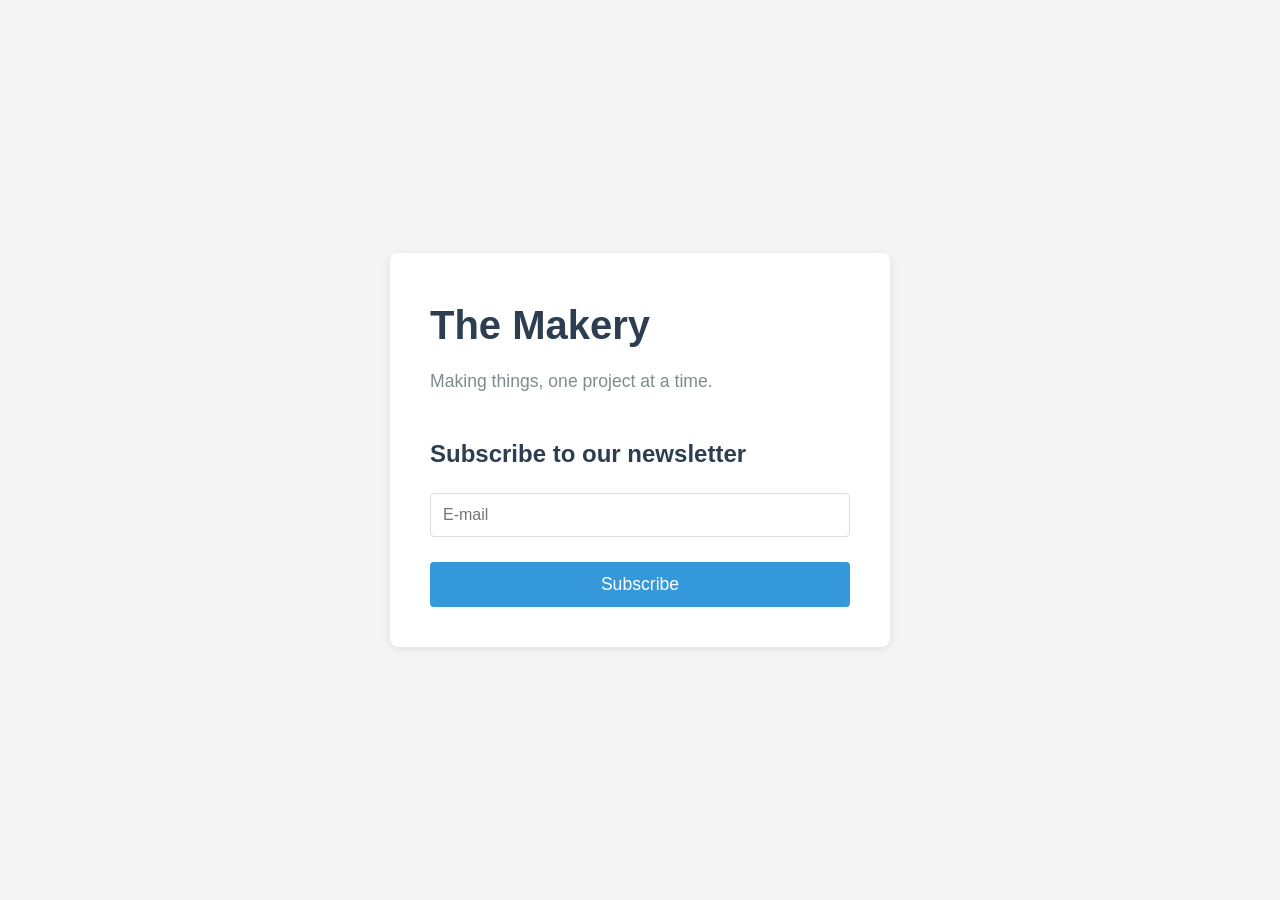
==== index.html @ 98e961de "Initial commit" ====
<!DOCTYPE html>
<html lang="en">
<head>
    <meta charset="UTF-8">
    <meta name="viewport" content="width=device-width, initial-scale=1.0">
    <title>The Makery</title>
    <style>
        * {
            margin: 0;
            padding: 0;
            box-sizing: border-box;
        }

        body {
            font-family: -apple-system, BlinkMacSystemFont, 'Segoe UI', Roboto, 'Helvetica Neue', Arial, sans-serif;
            line-height: 1.6;
            color: #333;
            background: #f5f5f5;
            display: flex;
            justify-content: center;
            align-items: center;
            min-height: 100vh;
            padding: 20px;
        }

        .container {
            max-width: 500px;
            width: 100%;
            background: white;
            padding: 40px;
            border-radius: 8px;
            box-shadow: 0 2px 10px rgba(0, 0, 0, 0.1);
        }

        h1 {
            font-size: 2.5em;
            margin-bottom: 10px;
            color: #2c3e50;
        }

        .tagline {
            font-size: 1.1em;
            color: #7f8c8d;
            margin-bottom: 40px;
        }

        .listmonk-form h3 {
            font-size: 1.5em;
            margin-bottom: 20px;
            color: #2c3e50;
        }

        .listmonk-form p {
            margin-bottom: 15px;
        }

        .listmonk-form input[type="email"],
        .listmonk-form input[type="text"] {
            width: 100%;
            padding: 12px;
            border: 1px solid #ddd;
            border-radius: 4px;
            font-size: 1em;
            transition: border-color 0.3s;
        }

        .listmonk-form input[type="email"]:focus,
        .listmonk-form input[type="text"]:focus {
            outline: none;
            border-color: #3498db;
        }

        .listmonk-form input[type="checkbox"] {
            margin-right: 8px;
        }

        .listmonk-form label {
            font-weight: 500;
            color: #2c3e50;
        }

        .listmonk-form span {
            display: block;
            margin-left: 24px;
            margin-top: 5px;
            font-size: 0.9em;
            color: #7f8c8d;
        }

        .listmonk-form input[type="submit"] {
            width: 100%;
            padding: 12px;
            background: #3498db;
            color: white;
            border: none;
            border-radius: 4px;
            font-size: 1.1em;
            font-weight: 500;
            cursor: pointer;
            transition: background 0.3s;
            margin-top: 10px;
        }

        .listmonk-form input[type="submit"]:hover {
            background: #2980b9;
        }

        .listmonk-form input[type="submit"]:disabled {
            background: #95a5a6;
            cursor: not-allowed;
        }

        .message {
            padding: 12px;
            border-radius: 4px;
            margin-bottom: 15px;
            display: none;
        }

        .message.success {
            background: #d4edda;
            color: #155724;
            border: 1px solid #c3e6cb;
            display: block;
        }

        .message.error {
            background: #f8d7da;
            color: #721c24;
            border: 1px solid #f5c6cb;
            display: block;
        }

        .hidden {
            display: none;
        }
    </style>
</head>
<body>
    <div class="container">
        <h1>The Makery</h1>
        <p class="tagline">Making things, one project at a time.</p>

        <div id="message" class="message"></div>

        <form method="post" action="https://listmonk.home.stavros.io/subscription/form" class="listmonk-form" id="subscription-form">
            <div>
                <h3>Subscribe to our newsletter</h3>
                <input type="hidden" name="nonce" />
                <input type="hidden" name="l" value="9d008ac8-09f9-4bee-a887-c80485a901ca" />

                <p><input type="email" name="email" id="email" required placeholder="E-mail" /></p>

                <input type="submit" value="Subscribe" id="submit-button" />
            </div>
        </form>
    </div>

    <script>
        document.getElementById('subscription-form').addEventListener('submit', async function(event) {
            event.preventDefault();

            const form = event.target;
            const submitButton = document.getElementById('submit-button');
            const messageElement = document.getElementById('message');
            const emailInput = document.getElementById('email');

            submitButton.disabled = true;
            submitButton.value = 'Subscribing...';
            messageElement.className = 'message';
            messageElement.textContent = '';

            const formData = new FormData(form);

            try {
                const response = await fetch(form.action, {
                    method: 'POST',
                    body: formData
                });

                if (response.ok) {
                    messageElement.className = 'message success';
                    messageElement.textContent = 'Successfully subscribed! Check your email to confirm your subscription.';
                    emailInput.value = '';
                    form.classList.add('hidden');
                } else {
                    throw new Error('Subscription failed');
                }
            } catch (error) {
                messageElement.className = 'message error';
                messageElement.textContent = 'Something went wrong. Please try again later.';
                submitButton.disabled = false;
                submitButton.value = 'Subscribe';
            }
        });
    </script>
</body>
</html>
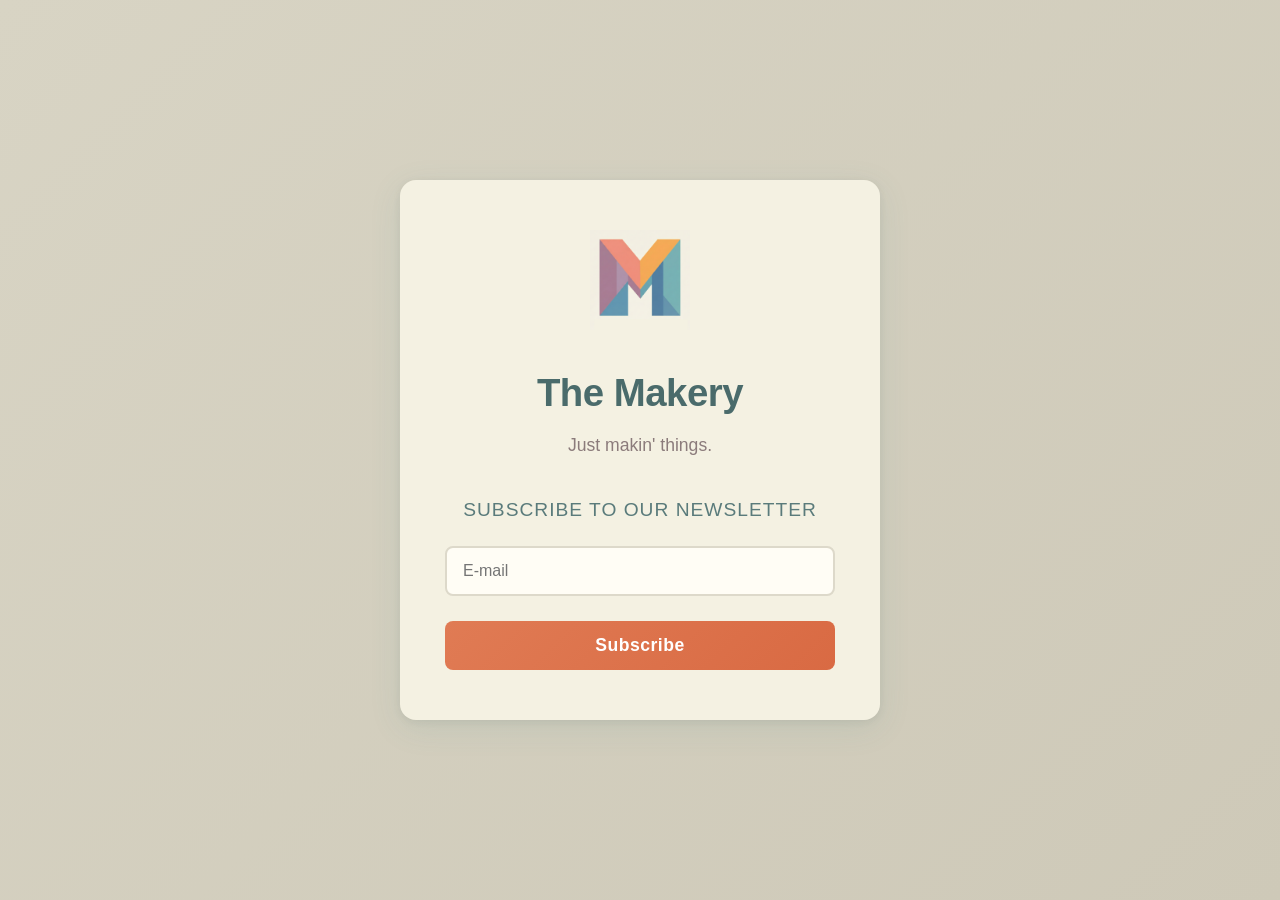
==== commit c982010f: "Change colors" ====
--- a/index.html
+++ b/index.html
@@ -4,6 +4,13 @@
     <meta charset="UTF-8">
     <meta name="viewport" content="width=device-width, initial-scale=1.0">
     <title>The Makery</title>
+
+    <link rel="icon" type="image/png" href="/static/images/favicon/favicon-96x96.png" sizes="96x96" />
+    <link rel="icon" type="image/svg+xml" href="/static/images/favicon/favicon.svg" />
+    <link rel="shortcut icon" href="/static/images/favicon/favicon.ico" />
+    <link rel="apple-touch-icon" sizes="180x180" href="/static/images/favicon/apple-touch-icon.png" />
+    <meta name="apple-mobile-web-app-title" content="The Makery" />
+    <link rel="manifest" href="/static/images/favicon/site.webmanifest" />
     <style>
         * {
             margin: 0;
@@ -14,8 +21,8 @@
         body {
             font-family: -apple-system, BlinkMacSystemFont, 'Segoe UI', Roboto, 'Helvetica Neue', Arial, sans-serif;
             line-height: 1.6;
-            color: #333;
-            background: #f5f5f5;
+            color: #3d3d3d;
+            background: linear-gradient(135deg, #d8d4c4 0%, #cec9b8 100%);
             display: flex;
             justify-content: center;
             align-items: center;
@@ -24,30 +31,42 @@
         }
 
         .container {
-            max-width: 500px;
+            max-width: 480px;
             width: 100%;
-            background: white;
-            padding: 40px;
-            border-radius: 8px;
-            box-shadow: 0 2px 10px rgba(0, 0, 0, 0.1);
+            background: #f4f1e2;
+            padding: 50px 45px;
+            border-radius: 16px;
+            box-shadow: 0 8px 32px rgba(74, 139, 139, 0.12), 0 2px 8px rgba(0, 0, 0, 0.06);
+            text-align: center;
+        }
+
+        .logo {
+            width: 100px;
+            height: 100px;
+            margin-bottom: 24px;
         }
 
         h1 {
-            font-size: 2.5em;
-            margin-bottom: 10px;
-            color: #2c3e50;
+            font-size: 2.4em;
+            margin-bottom: 8px;
+            color: #4a6b6b;
+            font-weight: 600;
+            letter-spacing: -0.5px;
         }
 
         .tagline {
             font-size: 1.1em;
-            color: #7f8c8d;
-            margin-bottom: 40px;
+            color: #8b7b7b;
+            margin-bottom: 36px;
         }
 
         .listmonk-form h3 {
-            font-size: 1.5em;
+            font-size: 1.2em;
             margin-bottom: 20px;
-            color: #2c3e50;
+            color: #5a7b7b;
+            font-weight: 500;
+            text-transform: uppercase;
+            letter-spacing: 1px;
         }
 
         .listmonk-form p {
@@ -57,17 +76,20 @@
         .listmonk-form input[type="email"],
         .listmonk-form input[type="text"] {
             width: 100%;
-            padding: 12px;
-            border: 1px solid #ddd;
-            border-radius: 4px;
+            padding: 14px 16px;
+            border: 2px solid #ddd9ca;
+            border-radius: 8px;
             font-size: 1em;
-            transition: border-color 0.3s;
+            font-family: inherit;
+            background: #fffdf5;
+            transition: border-color 0.3s, box-shadow 0.3s;
         }
 
         .listmonk-form input[type="email"]:focus,
         .listmonk-form input[type="text"]:focus {
             outline: none;
-            border-color: #3498db;
+            border-color: #4a8b8b;
+            box-shadow: 0 0 0 3px rgba(74, 139, 139, 0.15);
         }
 
         .listmonk-form input[type="checkbox"] {
@@ -76,7 +98,7 @@
 
         .listmonk-form label {
             font-weight: 500;
-            color: #2c3e50;
+            color: #4a6b6b;
         }
 
         .listmonk-form span {
@@ -84,50 +106,59 @@
             margin-left: 24px;
             margin-top: 5px;
             font-size: 0.9em;
-            color: #7f8c8d;
+            color: #8b7b7b;
         }
 
         .listmonk-form input[type="submit"] {
             width: 100%;
-            padding: 12px;
-            background: #3498db;
+            padding: 14px;
+            background: linear-gradient(135deg, #e07b54 0%, #d96a43 100%);
             color: white;
             border: none;
-            border-radius: 4px;
+            border-radius: 8px;
             font-size: 1.1em;
-            font-weight: 500;
+            font-weight: 600;
             cursor: pointer;
-            transition: background 0.3s;
+            transition: transform 0.2s, box-shadow 0.2s;
             margin-top: 10px;
+            letter-spacing: 0.5px;
         }
 
         .listmonk-form input[type="submit"]:hover {
-            background: #2980b9;
+            transform: translateY(-2px);
+            box-shadow: 0 4px 12px rgba(224, 123, 84, 0.4);
+        }
+
+        .listmonk-form input[type="submit"]:active {
+            transform: translateY(0);
         }
 
         .listmonk-form input[type="submit"]:disabled {
-            background: #95a5a6;
+            background: #c4b5a5;
             cursor: not-allowed;
+            transform: none;
+            box-shadow: none;
         }
 
         .message {
-            padding: 12px;
-            border-radius: 4px;
+            padding: 14px 16px;
+            border-radius: 8px;
             margin-bottom: 15px;
             display: none;
+            text-align: left;
         }
 
         .message.success {
-            background: #d4edda;
-            color: #155724;
-            border: 1px solid #c3e6cb;
+            background: #e8f5e8;
+            color: #2d5a2d;
+            border: 1px solid #c8e6c8;
             display: block;
         }
 
         .message.error {
-            background: #f8d7da;
-            color: #721c24;
-            border: 1px solid #f5c6cb;
+            background: #fdeaea;
+            color: #8b3a3a;
+            border: 1px solid #f5c6c6;
             display: block;
         }
 
@@ -138,8 +169,9 @@
 </head>
 <body>
     <div class="container">
+        <img src="/static/images/favicon/favicon.svg" alt="The Makery logo" class="logo">
         <h1>The Makery</h1>
-        <p class="tagline">Making things, one project at a time.</p>
+        <p class="tagline">Just makin' things.</p>
 
         <div id="message" class="message"></div>
 
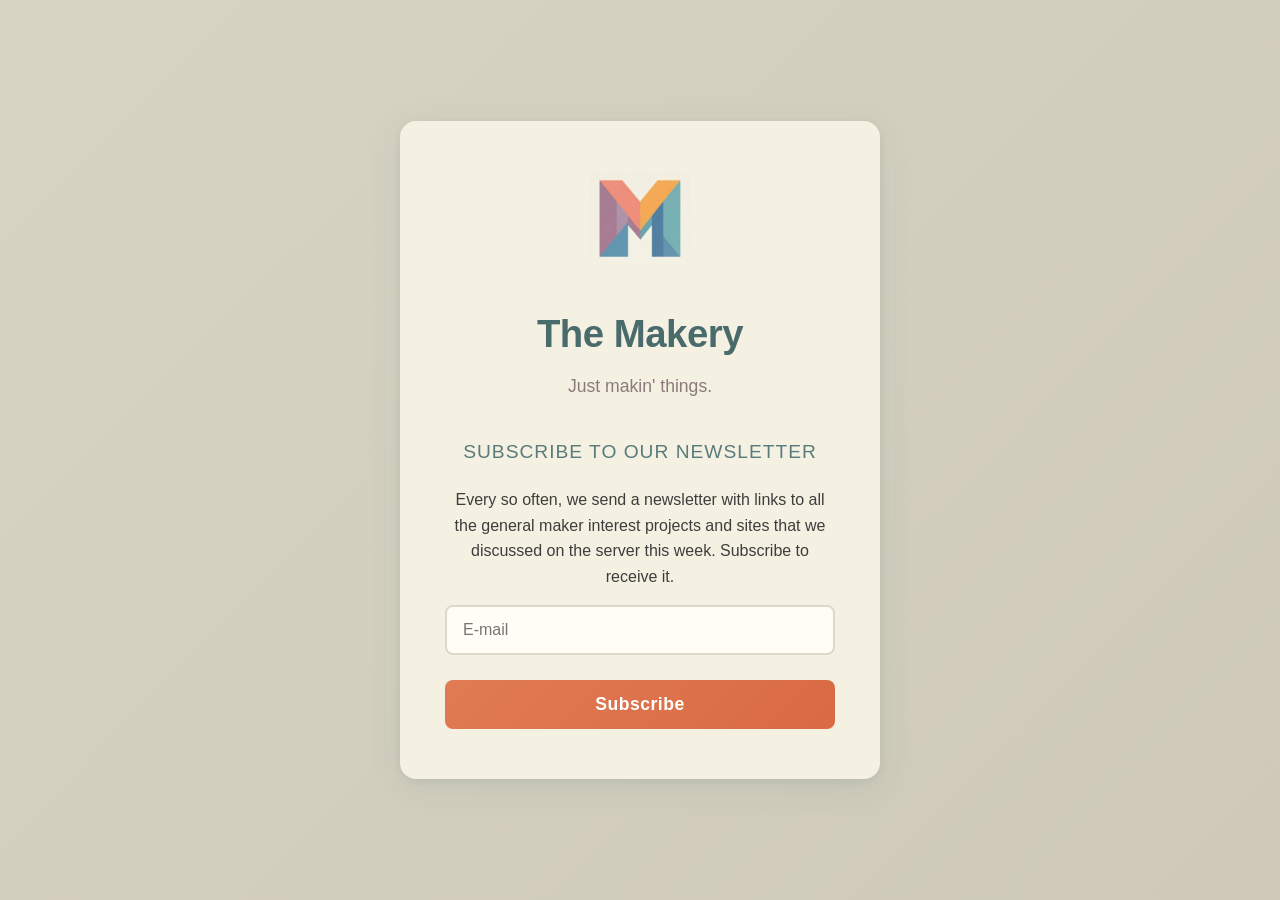
==== commit 8bbd851b: "Add blurb" ====
--- a/index.html
+++ b/index.html
@@ -178,6 +178,7 @@
         <form method="post" action="https://listmonk.home.stavros.io/subscription/form" class="listmonk-form" id="subscription-form">
             <div>
                 <h3>Subscribe to our newsletter</h3>
+                <p>Every so often, we send a newsletter with links to all the general maker interest projects and sites that we discussed on the server this week. Subscribe to receive it.</p>
                 <input type="hidden" name="nonce" />
                 <input type="hidden" name="l" value="9d008ac8-09f9-4bee-a887-c80485a901ca" />
 
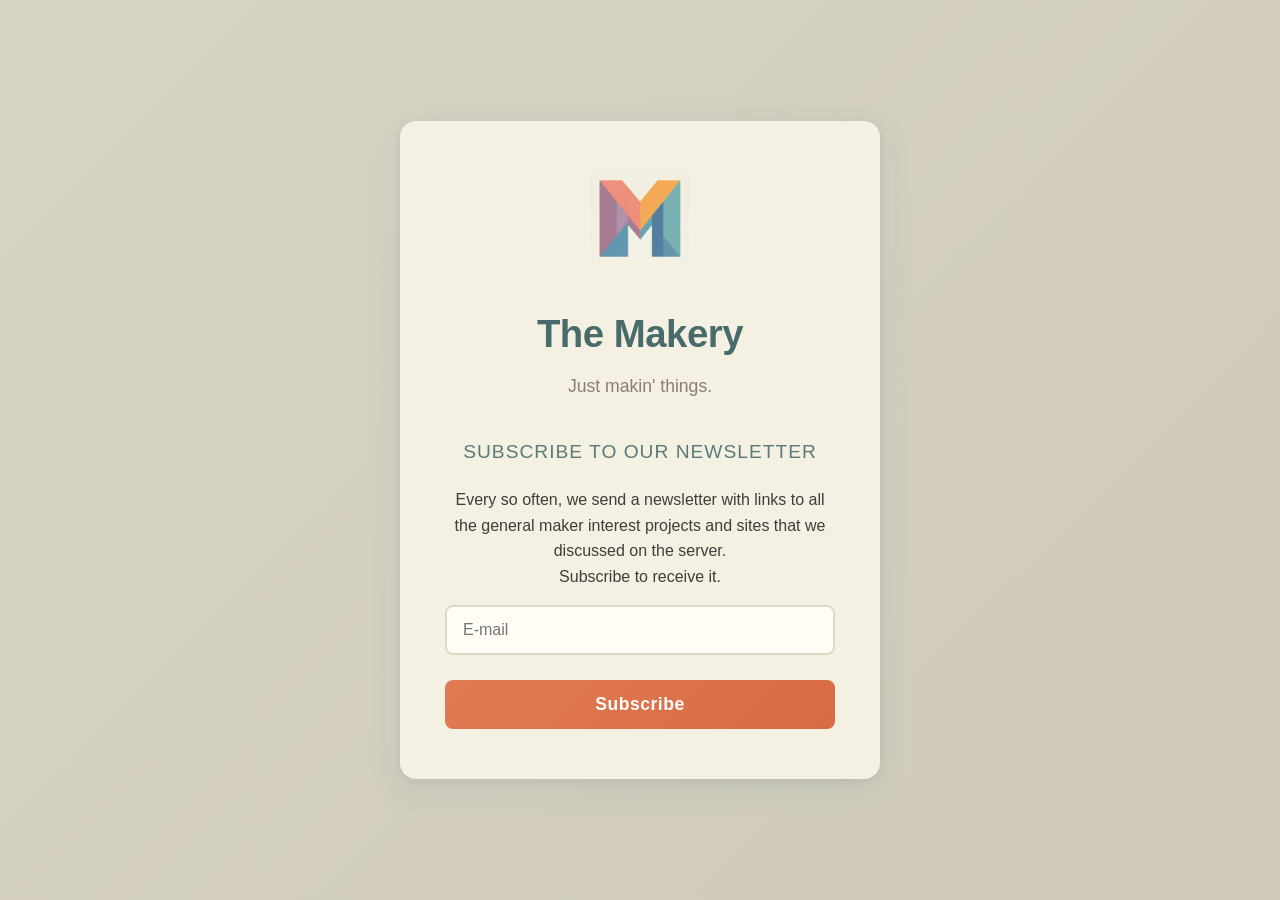
==== commit fb208b6d: "Add OG" ====
--- a/index.html
+++ b/index.html
@@ -11,6 +11,12 @@
     <link rel="apple-touch-icon" sizes="180x180" href="/static/images/favicon/apple-touch-icon.png" />
     <meta name="apple-mobile-web-app-title" content="The Makery" />
     <link rel="manifest" href="/static/images/favicon/site.webmanifest" />
+
+    <meta property="og:title" content="The Makery" />
+    <meta property="og:description" content="A community of makers." />
+    <meta property="og:type" content="website" />
+    <meta property="og:image" content="/static/images/favicon/favicon-96x96.png" />
+
     <style>
         * {
             margin: 0;
@@ -178,7 +184,7 @@
         <form method="post" action="https://listmonk.home.stavros.io/subscription/form" class="listmonk-form" id="subscription-form">
             <div>
                 <h3>Subscribe to our newsletter</h3>
-                <p>Every so often, we send a newsletter with links to all the general maker interest projects and sites that we discussed on the server this week. Subscribe to receive it.</p>
+                <p>Every so often, we send a newsletter with links to all the general maker interest projects and sites that we discussed on the server.<br>Subscribe to receive it.</p>
                 <input type="hidden" name="nonce" />
                 <input type="hidden" name="l" value="9d008ac8-09f9-4bee-a887-c80485a901ca" />
 
